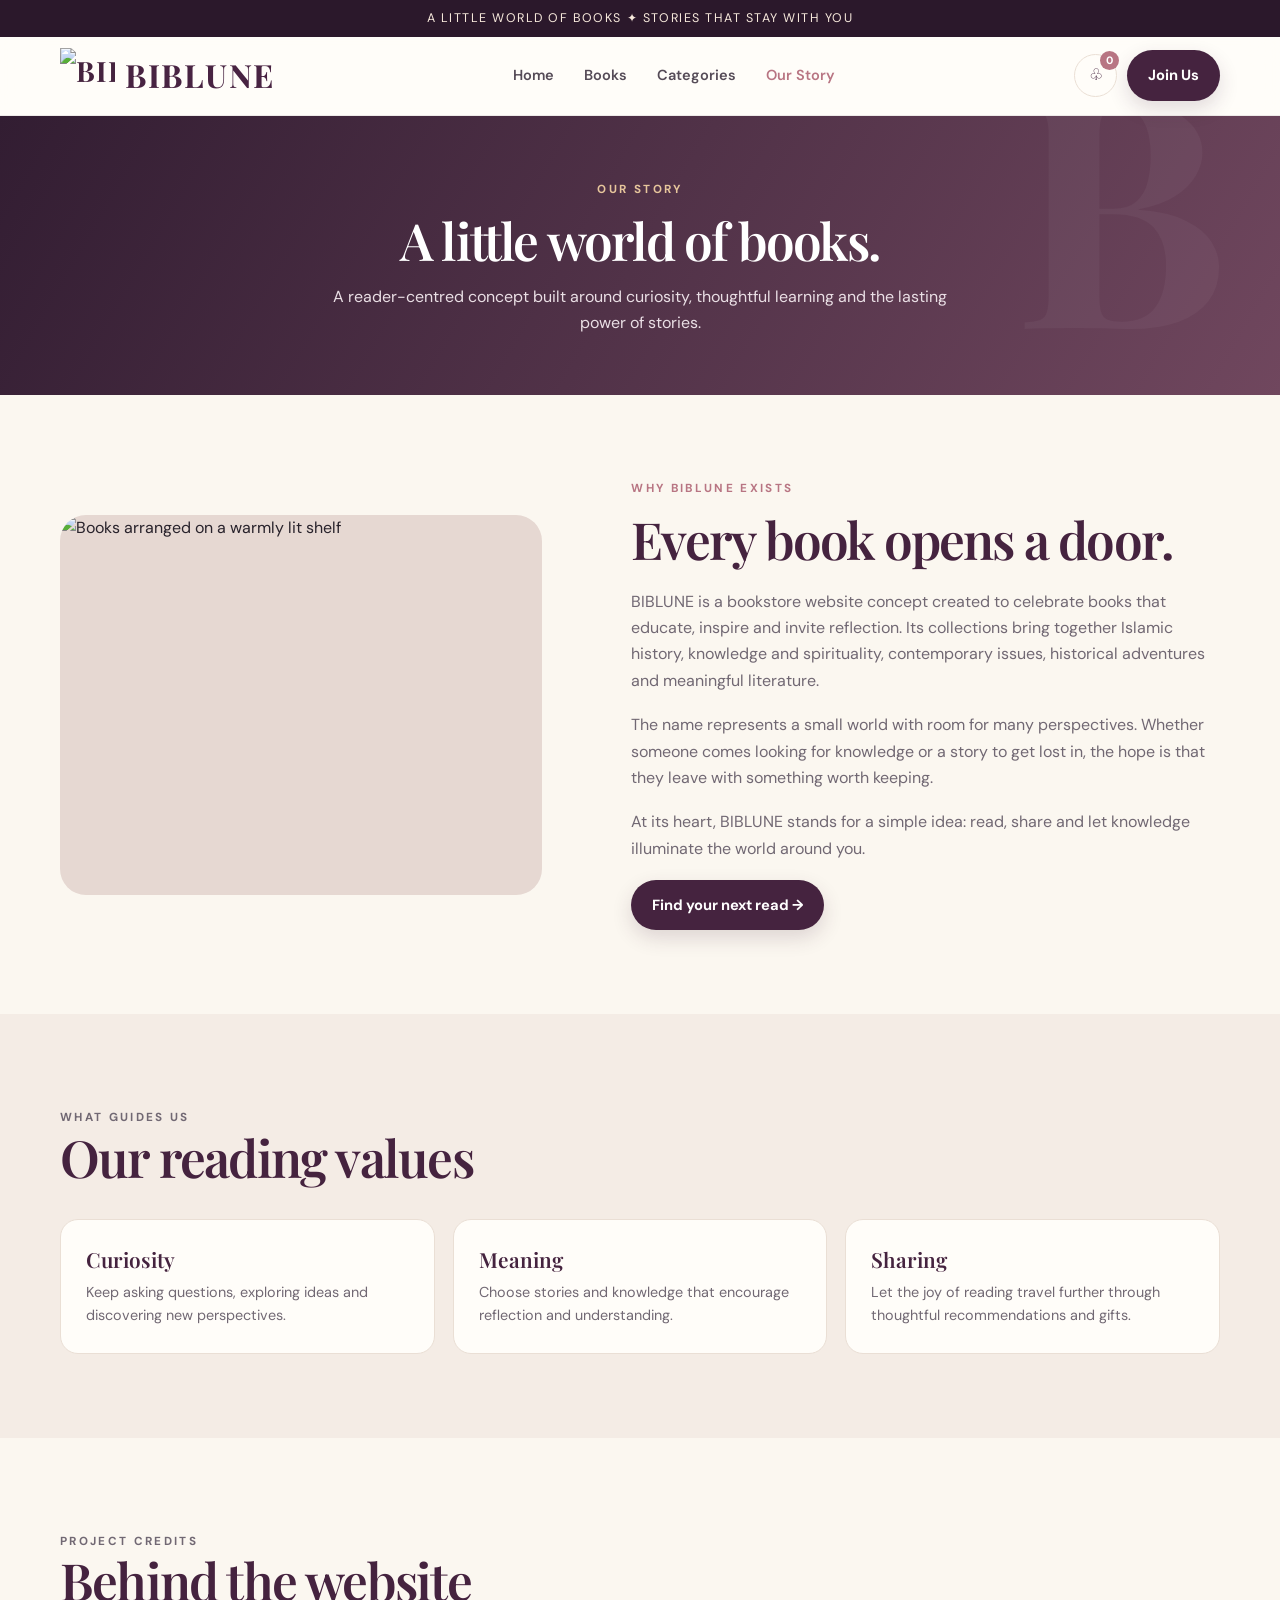
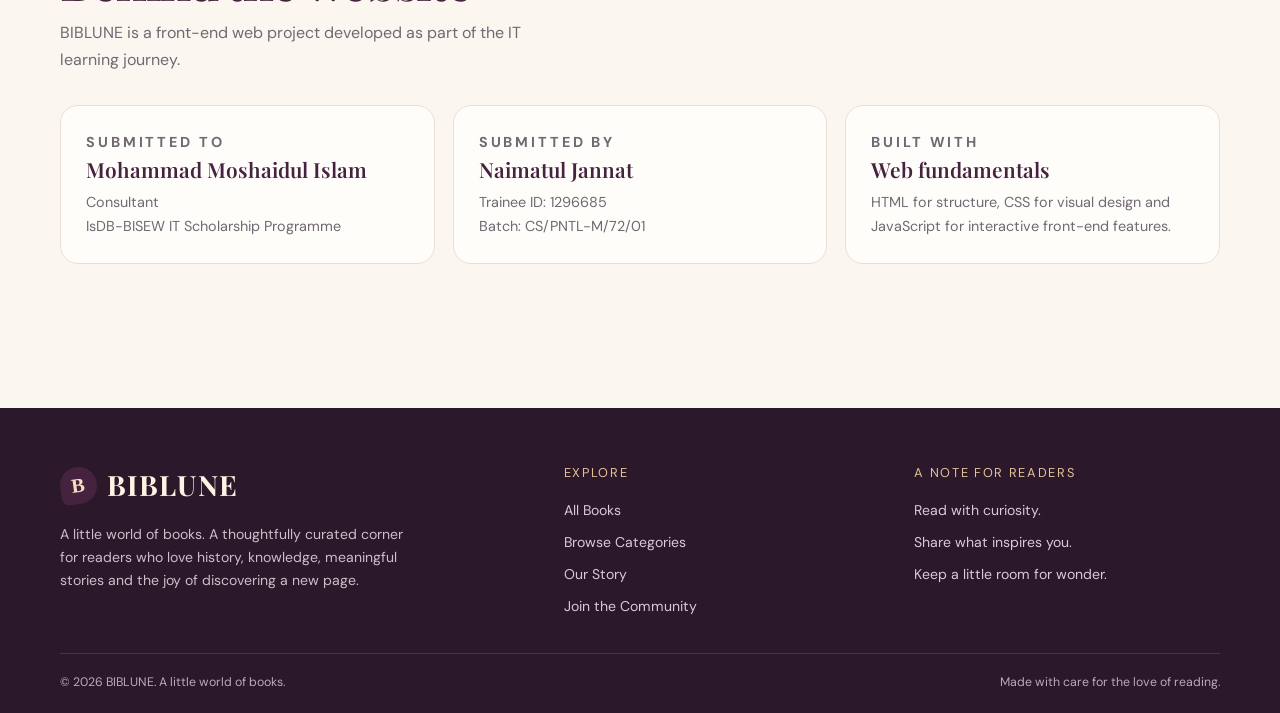
==== About.html @ a3f17280 "Add files via upload" ====
<!DOCTYPE html>
<html lang="en">
 <head>
  <meta charset="utf-8"/>
  <meta content="width=device-width, initial-scale=1" name="viewport"/>
  <meta content="#45233f" name="theme-color"/>
  <meta content="BIBLUNE — a little world of books. Discover thoughtful reads, Islamic history, inspiring literature and more." name="description"/>
  <title>
   Our Story | BIBLUNE
  </title>
  <link href="styles.css" rel="stylesheet"/>
 </head>
 <body>
  <div class="announcement">
   A LITTLE WORLD OF BOOKS
   <span aria-hidden="true">
    ✦
   </span>
   STORIES THAT STAY WITH YOU
  </div>
  <header class="site-header">
   <div class="container nav-wrap">
    <a aria-label="BIBLUNE home" class="brand" href="index.html">
    <img src="Images/logo3.jpeg"
         alt="BIBLUNE Logo"
         class="brand-logo">

    <span class="brand-name">BIBLUNE</span>
    </a>
    <nav aria-label="Main navigation">
     <ul class="nav-links" id="navLinks">
      <li>
       <a href="index.html">
        Home
       </a>
      </li>
      <li>
       <a href="Books.html">
        Books
       </a>
      </li>
      <li>
       <a href="Categories.html">
        Categories
       </a>
      </li>
      <li>
       <a aria-current="page" class="active" href="About.html">
        Our Story
       </a>
      </li>
     </ul>
    </nav>
    <div class="nav-actions">
     <button aria-label="Open shopping cart" class="icon-btn" data-open-cart="" title="Shopping bag">
      ♧
      <span class="cart-count" data-cart-count="">
       0
      </span>
     </button>
     <a class="btn btn-primary" href="Register.html">
      Join Us
     </a>
     <button aria-expanded="false" aria-label="Toggle navigation" class="menu-toggle" id="menuToggle">
      ☰
     </button>
    </div>
   </div>
  </header>
  <main>
   <section class="page-hero">
    <div class="container">
     <p class="eyebrow">
      Our story
     </p>
     <h1 class="page-title">
      A little world of books.
     </h1>
     <p>
      A reader-centred concept built around curiosity, thoughtful learning and the lasting power of stories.
     </p>
    </div>
   </section>
   <section class="section">
    <div class="container story">
     <div class="story-image">
      <img alt="Books arranged on a warmly lit shelf" src="Images/Candlelit Bookshelf.jfif"/>
     </div>
     <div class="story-copy">
      <p class="eyebrow">
       Why BIBLUNE exists
      </p>
      <h2>
       Every book opens a door.
      </h2>
      <p>
       BIBLUNE is a bookstore website concept created to celebrate books that educate, inspire and invite reflection. Its collections bring together Islamic history, knowledge and spirituality, contemporary issues, historical adventures and meaningful literature.
      </p>
      <p>
       The name represents a small world with room for many perspectives. Whether someone comes looking for knowledge or a story to get lost in, the hope is that they leave with something worth keeping.
      </p>
      <p>
       At its heart, BIBLUNE stands for a simple idea: read, share and let knowledge illuminate the world around you.
      </p>
      <a class="btn btn-primary" href="Books.html">
       Find your next read →
      </a>
     </div>
    </div>
   </section>
   <section class="section" style="background:#f4ece5">
    <div class="container">
     <div class="section-head">
      <div>
       <p class="eyebrow">
        What guides us
       </p>
       <h2>
        Our reading values
       </h2>
      </div>
     </div>
     <div class="about-cards">
      <article class="about-card">
       <h3>
        Curiosity
       </h3>
       <p>
        Keep asking questions, exploring ideas and discovering new perspectives.
       </p>
      </article>
      <article class="about-card">
       <h3>
        Meaning
       </h3>
       <p>
        Choose stories and knowledge that encourage reflection and understanding.
       </p>
      </article>
      <article class="about-card">
       <h3>
        Sharing
       </h3>
       <p>
        Let the joy of reading travel further through thoughtful recommendations and gifts.
       </p>
      </article>
     </div>
    </div>
   </section>
   <section class="section">
    <div class="container">
     <div class="section-head">
      <div>
       <p class="eyebrow">
        Project credits
       </p>
       <h2>
        Behind the website
       </h2>
       <p>
        BIBLUNE is a front-end web project developed as part of the IT learning journey.
       </p>
      </div>
     </div>
     <div class="about-cards">
      <article class="about-card">
       <p class="eyebrow">
        Submitted to
       </p>
       <h3>
        Mohammad Moshaidul Islam
       </h3>
       <p>
        Consultant
        <br/>
        IsDB-BISEW IT Scholarship Programme
       </p>
      </article>
      <article class="about-card">
       <p class="eyebrow">
        Submitted by
       </p>
       <h3>
        Naimatul Jannat
       </h3>
       <p>
        Trainee ID: 1296685
        <br/>
        Batch: CS/PNTL-M/72/01
       </p>
      </article>
      <article class="about-card">
       <p class="eyebrow">
        Built with
       </p>
       <h3>
        Web fundamentals
       </h3>
       <p>
        HTML for structure, CSS for visual design and JavaScript for interactive front-end features.
       </p>
      </article>
     </div>
    </div>
   </section>
  </main>
  <footer class="site-footer">
   <div class="container">
    <div class="footer-grid">
     <div>
      <a class="brand footer-brand" href="index.html">
       <span class="brand-mark">
        B
       </span>
       BIBLUNE
      </a>
      <p class="footer-about">
       A little world of books. A thoughtfully curated corner for readers who love history, knowledge, meaningful stories and the joy of discovering a new page.
      </p>
     </div>
     <div>
      <p class="footer-title">
       Explore
      </p>
      <div class="footer-links">
       <a href="Books.html">
        All Books
       </a>
       <a href="Categories.html">
        Browse Categories
       </a>
       <a href="About.html">
        Our Story
       </a>
       <a href="Register.html">
        Join the Community
       </a>
      </div>
     </div>
     <div>
      <p class="footer-title">
       A note for readers
      </p>
      <div class="footer-links">
       <span>
        Read with curiosity.
       </span>
       <span>
        Share what inspires you.
       </span>
       <span>
        Keep a little room for wonder.
       </span>
      </div>
     </div>
    </div>
    <div class="footer-bottom">
     <span>
      © 2026 BIBLUNE. A little world of books.
     </span>
     <span>
      Made with care for the love of reading.
     </span>
    </div>
   </div>
  </footer>
  <div aria-label="Shopping bag" aria-modal="true" class="cart-overlay" id="cartOverlay" role="dialog">
   <div class="cart-panel">
    <div class="cart-head">
     <h2>
      Your book bag
     </h2>
     <button aria-label="Close cart" class="icon-btn" data-close-cart="">
      ×
     </button>
    </div>
    <div class="cart-items" id="cartItems">
    </div>
    <div class="cart-total">
     <div class="total-line">
      <span>
       Subtotal
      </span>
      <span id="cartTotal">
       ৳0
      </span>
     </div>
     <button class="btn btn-primary" id="checkoutBtn" style="width:100%">
      Continue to checkout →
     </button>
     <p class="cart-note">
      Demo storefront · No payment will be collected
     </p>
    </div>
   </div>
  </div>
  <div aria-live="polite" class="toast" id="toast" role="status">
  </div>
  <script defer="" src="script.js">
  </script>
 </body>
</html>
---- styles.css ----
@import url('https://fonts.googleapis.com/css2?family=DM+Sans:wght@400;500;600;700&family=Playfair+Display:wght@500;600;700&display=swap');
:root {
    --ink:#28222b;
    --muted:#716873;
    --plum:#45233f;
    --plum-deep:#2b182b;
    --rose:#b87583;
    --gold:#c69b62;
    --cream:#fbf7f0;
    --paper:#fffdf9;
    --line:#eadfd5;
    --shadow:0 18px 50px rgba(48,27,43,.10);
    --radius:22px
}
* {
    box-sizing:border-box
}
html {
    scroll-behavior:smooth;
    scroll-padding-top:95px
}
body {
    margin:0;
    background:var(--cream);
    color:var(--ink);
    font-family:"DM Sans",Arial,sans-serif;
    line-height:1.65
}
.brand {
    display: flex;
    align-items: center;
    gap: 12px;
    text-decoration: none;
}

.brand-logo {
    width: 55px;
    height: 55px;
    object-fit: contain;
}

.brand-name {
    font-family: 'Playfair Display', serif;
    font-size: 32px;
    font-weight: 700;
    color: #482342;
}
a {
    color:inherit;
    text-decoration:none
}
button,input,select,textarea {
    font:inherit
}
button,a {
    -webkit-tap-highlight-color:transparent
}
.container {
    width:min(1160px,calc(100% - 40px));
    margin-inline:auto
}
.announcement {
    background:var(--plum-deep);
    color:#f7e9dc;
    text-align:center;
    font-size:.78rem;
    letter-spacing:.12em;
    padding:8px 14px
}
.site-header {
    position:sticky;
    top:0;
    z-index:50;
    background:rgba(255,253,249,.94);
    backdrop-filter:blur(16px);
    border-bottom:1px solid rgba(69,35,63,.09)
}
.nav-wrap {
    min-height:78px;
    display:flex;
    align-items:center;
    justify-content:space-between;
    gap:24px
}
.brand {
    display:inline-flex;
    align-items:center;
    gap:10px;
    color:var(--plum);
    font-family:"Playfair Display",Georgia,serif;
    font-size:1.75rem;
    font-weight:700;
    letter-spacing:.04em;
    white-space:nowrap
}
.brand-mark {
    width:37px;
    height:37px;
    border-radius:50% 50% 50% 8px;
    background:var(--plum);
    color:#f5dfc0;
    display:grid;
    place-items:center;
    font-family:Georgia,serif;
    font-size:1.25rem;
    transform:rotate(-8deg)
}
.nav-links {
    display:flex;
    align-items:center;
    gap:clamp(14px,2.4vw,30px);
    list-style:none;
    margin:0;
    padding:0
}
.nav-links a {
    font-size:.91rem;
    font-weight:600;
    color:#554b57;
    transition:color .2s
}
.nav-links a:hover,.nav-links a.active {
    color:var(--rose)
}
.nav-actions {
    display:flex;
    align-items:center;
    gap:10px
}
.icon-btn,.menu-toggle {
    border:1px solid var(--line);
    background:var(--paper);
    color:var(--plum);
    width:43px;
    height:43px;
    border-radius:50%;
    display:grid;
    place-items:center;
    cursor:pointer;
    position:relative
}
.cart-count {
    position:absolute;
    right:-3px;
    top:-4px;
    background:var(--rose);
    color:white;
    font-size:.67rem;
    font-weight:700;
    min-width:19px;
    height:19px;
    border-radius:20px;
    display:grid;
    place-items:center;
    padding:0 4px
}
.menu-toggle {
    display:none;
    font-size:1.2rem
}
.btn {
    border:0;
    display:inline-flex;
    align-items:center;
    justify-content:center;
    gap:9px;
    padding:13px 21px;
    border-radius:999px;
    font-weight:700;
    font-size:.92rem;
    cursor:pointer;
    transition:transform .2s,background .2s,box-shadow .2s
}
.btn:hover {
    transform:translateY(-2px)
}
.btn-primary {
    background:var(--plum);
    color:white;
    box-shadow:0 8px 20px rgba(69,35,63,.16)
}
.btn-primary:hover {
    background:#613654
}
.btn-light {
    background:#fff8ef;
    color:var(--plum);
    border:1px solid #f0dfce
}
.btn-outline {
    border:1px solid rgba(255,255,255,.65);
    color:white;
    background:transparent
}
.eyebrow {
    font-size:.73rem;
    letter-spacing:.2em;
    text-transform:uppercase;
    font-weight:700;
    color:var(--rose);
    margin:0 0 12px
}
.section {
    padding:84px 0
}
.section-head {
    display:flex;
    justify-content:space-between;
    align-items:end;
    gap:24px;
    margin-bottom:32px
}
.section-head h2,.page-title,.story-copy h2 {
    font:600 clamp(2rem,4vw,3.2rem)/1.15 "Playfair Display",Georgia,serif;
    letter-spacing:-.035em;
    color:var(--plum);
    margin:0
}
.section-head p {
    max-width:520px;
    color:var(--muted);
    margin:10px 0 0
}
.text-link {
    color:var(--plum);
    font-weight:700;
    font-size:.9rem;
    white-space:nowrap
}
.text-link span {
    color:var(--rose);
    margin-left:5px
}
.hero {
    padding:48px 0 54px
}
.hero-panel {
    min-height:520px;
    border-radius:30px;
    overflow:hidden;
    position:relative;
    display:grid;
    grid-template-columns:1.05fr .95fr;
    align-items:center;
    background:linear-gradient(115deg,#2b182b 0%,#4a2a45 58%,#7b4d61 100%);
    color:white;
    isolation:isolate
}
.hero-panel:before {
    content:"";
    position:absolute;
    inset:0;
    background:linear-gradient(90deg,rgba(31,18,31,.15),rgba(31,18,31,0)),url("Images/Old Library.jfif") center/cover;
    opacity:.23;
    z-index:-1
}
.hero-copy {
    padding:clamp(30px,6vw,76px)
}
.hero-copy .eyebrow {
    color:#e6c69e
}
.hero h1 {
    font:600 clamp(3.4rem,8vw,6.5rem)/.98 "Playfair Display",Georgia,serif;
    letter-spacing:-.055em;
    margin:0 0 20px
}
.hero h1 em {
    font-weight:500;
    color:#e7c69c
}
.hero-copy>p:not(.eyebrow) {
    max-width:510px;
    color:#f3e8e6;
    font-size:1.04rem;
    margin:0 0 28px
}
.hero-ctas {
    display:flex;
    gap:12px;
    flex-wrap:wrap
}
.hero-art {
    height:100%;
    min-height:430px;
    display:flex;
    align-items:center;
    justify-content:center;
    position:relative;
    padding:25px
}
.hero-art:before {
    content:"";
    width:min(330px,70%);
    aspect-ratio:1;
    border-radius:50%;
    background:rgba(239,203,161,.13);
    position:absolute
}
.hero-book {
    position:relative;
    width:220px;
    height:335px;
    border-radius:4px 13px 13px 4px;
    overflow:hidden;
    box-shadow:24px 25px 45px rgba(0,0,0,.35);
    transform:rotate(5deg);
    border:7px solid rgba(255,255,255,.15)
}
.hero-book img {
    width:100%;
    height:100%;
    object-fit:cover
}
.hero-book:after {
    content:"";
    position:absolute;
    inset:0;
    background:linear-gradient(100deg,rgba(255,255,255,.25),transparent 18%,transparent 80%,rgba(0,0,0,.2));
    pointer-events:none
}
.floating-note {
    position:absolute;
    bottom:70px;
    left:5%;
    background:#fffaf4;
    color:var(--plum);
    padding:13px 17px;
    border-radius:14px;
    box-shadow:var(--shadow);
    font-size:.82rem;
    font-weight:700
}
.floating-note span {
    display:block;
    font-size:.72rem;
    color:var(--muted);
    font-weight:500
}
.trust-row {
    display:flex;
    justify-content:center;
    gap:clamp(20px,6vw,70px);
    flex-wrap:wrap;
    padding:25px 0 0;
    color:var(--muted);
    font-size:.85rem
}
.trust-row span {
    display:flex;
    align-items:center;
    gap:8px
}
.trust-row b {
    color:var(--rose);
    font-size:1.1rem
}
.feature-strip {
    display:grid;
    grid-template-columns:repeat(3,1fr);
    gap:16px
}
.feature {
    padding:24px;
    background:var(--paper);
    border:1px solid var(--line);
    border-radius:18px;
    display:flex;
    gap:15px;
    align-items:flex-start
}
.feature-icon {
    width:45px;
    height:45px;
    flex:0 0 45px;
    border-radius:14px;
    background:#f4e8e8;
    color:var(--plum);
    display:grid;
    place-items:center;
    font-size:1.25rem
}
.feature h3 {
    margin:0 0 5px;
    color:var(--plum);
    font-size:1rem
}
.feature p {
    margin:0;
    color:var(--muted);
    font-size:.87rem
}
.book-grid {
    display:grid;
    grid-template-columns:repeat(4,minmax(0,1fr));
    gap:22px
}
.book-card {
    background:var(--paper);
    border:1px solid var(--line);
    border-radius:18px;
    overflow:hidden;
    display:flex;
    flex-direction:column;
    min-width:0;
    transition:transform .25s,box-shadow .25s
}
.book-card:hover {
    transform:translateY(-6px);
    box-shadow:var(--shadow)
}
.book-cover {
    height:260px;
    background:#f0e7df;
    padding:18px;
    display:flex;
    align-items:center;
    justify-content:center;
    position:relative
}
.book-cover img {
    width:100%;
    height:100%;
    object-fit:contain;
    mix-blend-mode:multiply
}
.book-tag {
    position:absolute;
    left:13px;
    top:13px;
    border-radius:999px;
    background:#fff9f1;
    color:var(--plum);
    font-size:.67rem;
    font-weight:700;
    padding:5px 9px
}
.book-info {
    padding:17px;
    display:flex;
    flex-direction:column;
    flex:1
}
.book-category {
    font-size:.68rem;
    text-transform:uppercase;
    letter-spacing:.1em;
    color:var(--rose);
    font-weight:700;
    margin:0 0 5px
}
.book-info h3 {
    font:600 1.08rem/1.35 "Playfair Display",Georgia,serif;
    color:var(--plum);
    margin:0 0 5px;
    min-height:2.7em
}
.book-author {
    font-size:.79rem;
    color:var(--muted);
    margin:0 0 16px
}
.book-bottom {
    display:flex;
    align-items:center;
    justify-content:space-between;
    gap:8px;
    margin-top:auto
}
.price {
    font-size:1.08rem;
    font-weight:700;
    color:var(--plum)
}
.add-btn {
    width:38px;
    height:38px;
    border:0;
    border-radius:50%;
    background:var(--plum);
    color:white;
    font-size:1.2rem;
    cursor:pointer;
    transition:background .2s,transform .2s
}
.add-btn:hover {
    background:var(--rose);
    transform:rotate(8deg)
}
.category-grid {
    display:grid;
    grid-template-columns:repeat(3,minmax(0,1fr));
    gap:20px
}
.category-card {
    min-height:230px;
    position:relative;
    border-radius:20px;
    overflow:hidden;
    display:flex;
    align-items:end;
    background:var(--plum);
    color:white;
    isolation:isolate
}
.category-card img {
    position:absolute;
    inset:0;
    width:100%;
    height:100%;
    object-fit:cover;
    z-index:-2;
    transition:transform .4s
}
.category-card:after {
    content:"";
    position:absolute;
    inset:0;
    background:linear-gradient(0deg,rgba(34,19,34,.9),rgba(34,19,34,.05) 90%);
    z-index:-1
}
.category-card:hover img {
    transform:scale(1.06)
}
.category-copy {
    padding:23px
}
.category-copy span {
    font-size:.7rem;
    letter-spacing:.12em;
    text-transform:uppercase;
    color:#f1d1ad
}
.category-copy h3 {
    font:600 1.5rem/1.2 "Playfair Display",Georgia,serif;
    margin:7px 0 0
}
.story {
    display:grid;
    grid-template-columns:.9fr 1.1fr;
    gap:clamp(30px,7vw,90px);
    align-items:center
}
.story-image {
    min-height:380px;
    border-radius:26px;
    overflow:hidden;
    position:relative;
    background:#e6d8d2
}
.story-image img {
    width:100%;
    height:100%;
    position:absolute;
    inset:0;
    object-fit:cover
}
.story-copy h2 {
    margin-bottom:20px
}
.story-copy>p:not(.eyebrow) {
    color:var(--muted);
    margin:0 0 18px
}
.story-stat {
    display:flex;
    gap:30px;
    margin:28px 0
}
.story-stat strong {
    display:block;
    color:var(--plum);
    font:600 1.8rem "Playfair Display",Georgia,serif
}
.story-stat span {
    font-size:.78rem;
    color:var(--muted)
}
.newsletter {
    background:#f0e4df;
    border-radius:26px;
    padding:clamp(28px,5vw,55px);
    display:flex;
    align-items:center;
    justify-content:space-between;
    gap:30px
}
.newsletter h2 {
    font:600 clamp(1.7rem,3.5vw,2.6rem)/1.2 "Playfair Display",Georgia,serif;
    color:var(--plum);
    margin:0 0 8px
}
.newsletter p {
    color:var(--muted);
    margin:0
}
.newsletter-form {
    display:flex;
    gap:8px;
    width:min(100%,420px)
}
.newsletter-form input {
    min-width:0;
    flex:1;
    border:1px solid #dfcbc7;
    background:#fffdf9;
    border-radius:999px;
    padding:13px 17px;
    outline-color:var(--rose)
}
.site-footer {
    background:var(--plum-deep);
    color:#f4e8e0;
    padding:54px 0 20px;
    margin-top:60px
}
.footer-grid {
    display:grid;
    grid-template-columns:1.5fr 1fr 1fr;
    gap:45px;
    padding-bottom:35px
}
.footer-brand {
    color:#fff3e3
}
.footer-about {
    max-width:350px;
    color:#cdbecb;
    font-size:.88rem
}
.footer-title {
    font-size:.8rem;
    text-transform:uppercase;
    letter-spacing:.13em;
    color:#e3c29a;
    margin:0 0 15px
}
.footer-links {
    display:grid;
    gap:9px;
    color:#d8cbd7;
    font-size:.88rem
}
.footer-links a:hover {
    color:white
}
.footer-bottom {
    border-top:1px solid rgba(255,255,255,.13);
    padding-top:18px;
    display:flex;
    justify-content:space-between;
    gap:20px;
    flex-wrap:wrap;
    color:#bbaaba;
    font-size:.77rem
}
.page-hero {
    background:linear-gradient(120deg,#321d32,#70475e);
    color:white;
    padding:64px 0 58px;
    text-align:center;
    position:relative;
    overflow:hidden
}
.page-hero:after {
    content:"B";
    position:absolute;
    font:700 20rem/1 "Playfair Display",Georgia,serif;
    right:4%;
    top:-80px;
    color:rgba(255,255,255,.04)
}
.page-hero .eyebrow {
    color:#e7c69c
}
.page-title {
    color:white;
    margin-bottom:14px
}
.page-hero p:last-child {
    margin:0 auto;
    max-width:650px;
    color:#eadfe5
}
.catalog-tools {
    display:flex;
    gap:12px;
    align-items:center;
    flex-wrap:wrap;
    margin-bottom:28px
}
.search-box {
    flex:1;
    min-width:210px;
    position:relative
}
.search-box input {
    width:100%;
    border:1px solid var(--line);
    background:var(--paper);
    border-radius:999px;
    padding:13px 18px 13px 44px;
    outline-color:var(--rose)
}
.search-box span {
    position:absolute;
    left:16px;
    top:10px;
    color:var(--muted);
    font-size:1.1rem
}
.filter-select {
    border:1px solid var(--line);
    background:var(--paper);
    border-radius:999px;
    padding:12px 15px;
    color:var(--ink);
    outline-color:var(--rose)
}
.results-count {
    color:var(--muted);
    font-size:.84rem;
    margin:0 0 18px
}
.empty-state {
    grid-column:1/-1;
    text-align:center;
    padding:60px 20px;
    background:var(--paper);
    border-radius:18px;
    color:var(--muted)
}
.empty-state strong {
    display:block;
    font:600 1.5rem "Playfair Display",Georgia,serif;
    color:var(--plum)
}
.cart-overlay {
    position:fixed;
    inset:0;
    background:rgba(24,13,25,.48);
    z-index:100;
    opacity:0;
    visibility:hidden;
    transition:.25s
}
.cart-overlay.open {
    opacity:1;
    visibility:visible
}
.cart-panel {
    position:absolute;
    right:0;
    top:0;
    height:100%;
    width:min(440px,100%);
    background:var(--paper);
    padding:25px;
    display:flex;
    flex-direction:column;
    transform:translateX(100%);
    transition:transform .3s
}
.cart-overlay.open .cart-panel {
    transform:translateX(0)
}
.cart-head {
    display:flex;
    justify-content:space-between;
    align-items:center;
    border-bottom:1px solid var(--line);
    padding-bottom:17px
}
.cart-head h2 {
    font:600 1.8rem "Playfair Display",Georgia,serif;
    color:var(--plum);
    margin:0
}
.cart-items {
    overflow:auto;
    flex:1;
    padding:14px 0
}
.cart-item {
    display:grid;
    grid-template-columns:58px 1fr auto;
    gap:13px;
    align-items:center;
    padding:12px 0;
    border-bottom:1px solid var(--line)
}
.cart-item img {
    width:58px;
    height:74px;
    object-fit:contain;
    background:#f0e7df;
    border-radius:7px
}
.cart-item h3 {
    font-size:.9rem;
    color:var(--plum);
    margin:0
}
.cart-item p {
    font-size:.8rem;
    color:var(--muted);
    margin:3px 0
}
.qty-control {
    display:flex;
    align-items:center;
    gap:9px;
    margin-top:7px
}
.qty-control button {
    border:1px solid var(--line);
    background:white;
    width:25px;
    height:25px;
    border-radius:50%;
    cursor:pointer
}
.remove-item {
    border:0;
    background:none;
    color:#a65b69;
    cursor:pointer;
    font-size:.78rem
}
.cart-total {
    border-top:1px solid var(--line);
    padding-top:18px
}
.total-line {
    display:flex;
    justify-content:space-between;
    font-weight:700;
    color:var(--plum);
    font-size:1.1rem;
    margin-bottom:15px
}
.cart-note {
    font-size:.75rem;
    color:var(--muted);
    text-align:center;
    margin:10px 0 0
}
.toast {
    position:fixed;
    bottom:22px;
    left:50%;
    transform:translate(-50%,20px);
    opacity:0;
    pointer-events:none;
    background:var(--plum-deep);
    color:white;
    padding:12px 18px;
    border-radius:999px;
    box-shadow:var(--shadow);
    z-index:150;
    font-size:.86rem;
    transition:.25s
}
.toast.show {
    opacity:1;
    transform:translate(-50%,0)
}
.form-wrap {
    max-width:760px;
    margin:0 auto;
    background:var(--paper);
    border:1px solid var(--line);
    border-radius:24px;
    padding:clamp(24px,5vw,48px);
    box-shadow:var(--shadow)
}
.form-grid {
    display:grid;
    grid-template-columns:1fr 1fr;
    gap:18px
}
.field {
    display:grid;
    gap:7px
}
.field.full {
    grid-column:1/-1
}
.field label {
    font-size:.85rem;
    font-weight:700;
    color:var(--plum)
}
.field input,.field select,.field textarea {
    width:100%;
    border:1px solid var(--line);
    border-radius:11px;
    background:#fff;
    padding:12px 14px;
    outline-color:var(--rose)
}
.field textarea {
    resize:vertical;
    min-height:100px
}
.form-help {
    font-size:.8rem;
    color:var(--muted)
}
.success-message {
    display:none;
    background:#e8f4e9;
    border:1px solid #c4e1c8;
    color:#276339;
    padding:12px 15px;
    border-radius:12px;
    margin-bottom:18px
}
.success-message.show {
    display:block
}
.about-cards {
    display:grid;
    grid-template-columns:repeat(3,1fr);
    gap:18px
}
.about-card {
    padding:25px;
    border-radius:18px;
    background:var(--paper);
    border:1px solid var(--line)
}
.about-card h3 {
    font:600 1.3rem "Playfair Display",Georgia,serif;
    color:var(--plum);
    margin:0 0 8px
}
.about-card p {
    color:var(--muted);
    font-size:.9rem;
    margin:0
}
@media(max-width:960px) {
    .nav-links {
        gap:15px
    }
    .nav-links a {
        font-size:.84rem
    }
    .book-grid {
        grid-template-columns:repeat(3,minmax(0,1fr))
    }
    .hero-panel {
        grid-template-columns:1.1fr .9fr
    }
    .hero-book {
        width:190px;
        height:290px
    }
    .feature-strip {
        grid-template-columns:1fr
    }
    .category-grid {
        grid-template-columns:repeat(2,minmax(0,1fr))
    }
}
@media(max-width:720px) {
    .container {
        width:min(100% - 30px,560px)
    }
    .announcement {
        font-size:.68rem
    }
    .nav-wrap {
        min-height:68px;
        flex-wrap:wrap;
        gap:10px
    }
    .brand {
        font-size:1.5rem
    }
    .brand-mark {
        width:32px;
        height:32px
    }
    .menu-toggle {
        display:grid
    }
    .nav-links {
        display:none;
        order:3;
        flex-basis:100%;
        align-items:stretch;
        flex-direction:column;
        gap:0;
        padding:5px 0 15px
    }
    .nav-links.open {
        display:flex
    }
    .nav-links a {
        display:block;
        padding:10px 4px;
        font-size:.95rem
    }
    .nav-actions {
        margin-left:auto
    }
    .nav-wrap:has(.nav-links.open) {
        padding-bottom:4px
    }
    .hero {
        padding:24px 0 38px
    }
    .hero-panel {
        grid-template-columns:1fr;
        min-height:auto
    }
    .hero-copy {
        padding:36px 27px 5px
    }
    .hero h1 {
        font-size:clamp(3.4rem,16vw,5.3rem)
    }
    .hero-art {
        min-height:280px;
        padding:20px
    }
    .hero-book {
        width:155px;
        height:225px
    }
    .floating-note {
        bottom:28px;
        left:6%
    }
    .section {
        padding:58px 0
    }
    .section-head {
        align-items:flex-start;
        flex-direction:column;
        margin-bottom:25px
    }
    .book-grid {
        grid-template-columns:repeat(2,minmax(0,1fr));
        gap:13px
    }
    .book-cover {
        height:210px;
        padding:12px
    }
    .book-info {
        padding:13px
    }
    .book-info h3 {
        font-size:.98rem
    }
    .book-author {
        font-size:.74rem
    }
    .price {
        font-size:1rem
    }
    .add-btn {
        width:34px;
        height:34px
    }
    .category-grid {
        grid-template-columns:1fr 1fr;
        gap:12px
    }
    .category-card {
        min-height:185px
    }
    .category-copy {
        padding:15px
    }
    .category-copy h3 {
        font-size:1.18rem
    }
    .story {
        grid-template-columns:1fr;
        gap:28px
    }
    .story-image {
        min-height:280px
    }
    .newsletter {
        align-items:flex-start;
        flex-direction:column
    }
    .newsletter-form {
        width:100%
    }
    .footer-grid {
        grid-template-columns:1fr 1fr;
        gap:28px
    }
    .footer-grid>div:first-child {
        grid-column:1/-1
    }
    .page-hero {
        padding:48px 0
    }
    .form-grid {
        grid-template-columns:1fr
    }
    .field.full {
        grid-column:auto
    }
    .about-cards {
        grid-template-columns:1fr
    }
    .trust-row {
        gap:12px 22px;
        font-size:.78rem
    }
}
@media(max-width:390px) {
    .book-grid {
        grid-template-columns:1fr 1fr;
        gap:9px
    }
    .book-cover {
        height:175px;
        padding:8px
    }
    .book-info {
        padding:10px
    }
    .book-info h3 {
        font-size:.9rem
    }
    .book-author {
        min-height:2.5em
    }
    .book-bottom {
        gap:5px
    }
    .category-copy h3 {
        font-size:1rem
    }
    .category-card {
        min-height:160px
    }
    .footer-grid {
        grid-template-columns:1fr
    }
    .footer-grid>div:first-child {
        grid-column:auto
    }
    .hero-ctas .btn {
        width:100%
    }
}
@media(prefers-reduced-motion:reduce) {
    *,*::before,*::after {
        scroll-behavior:auto!important;
        transition:none!important;
        animation:none!important
    }
}
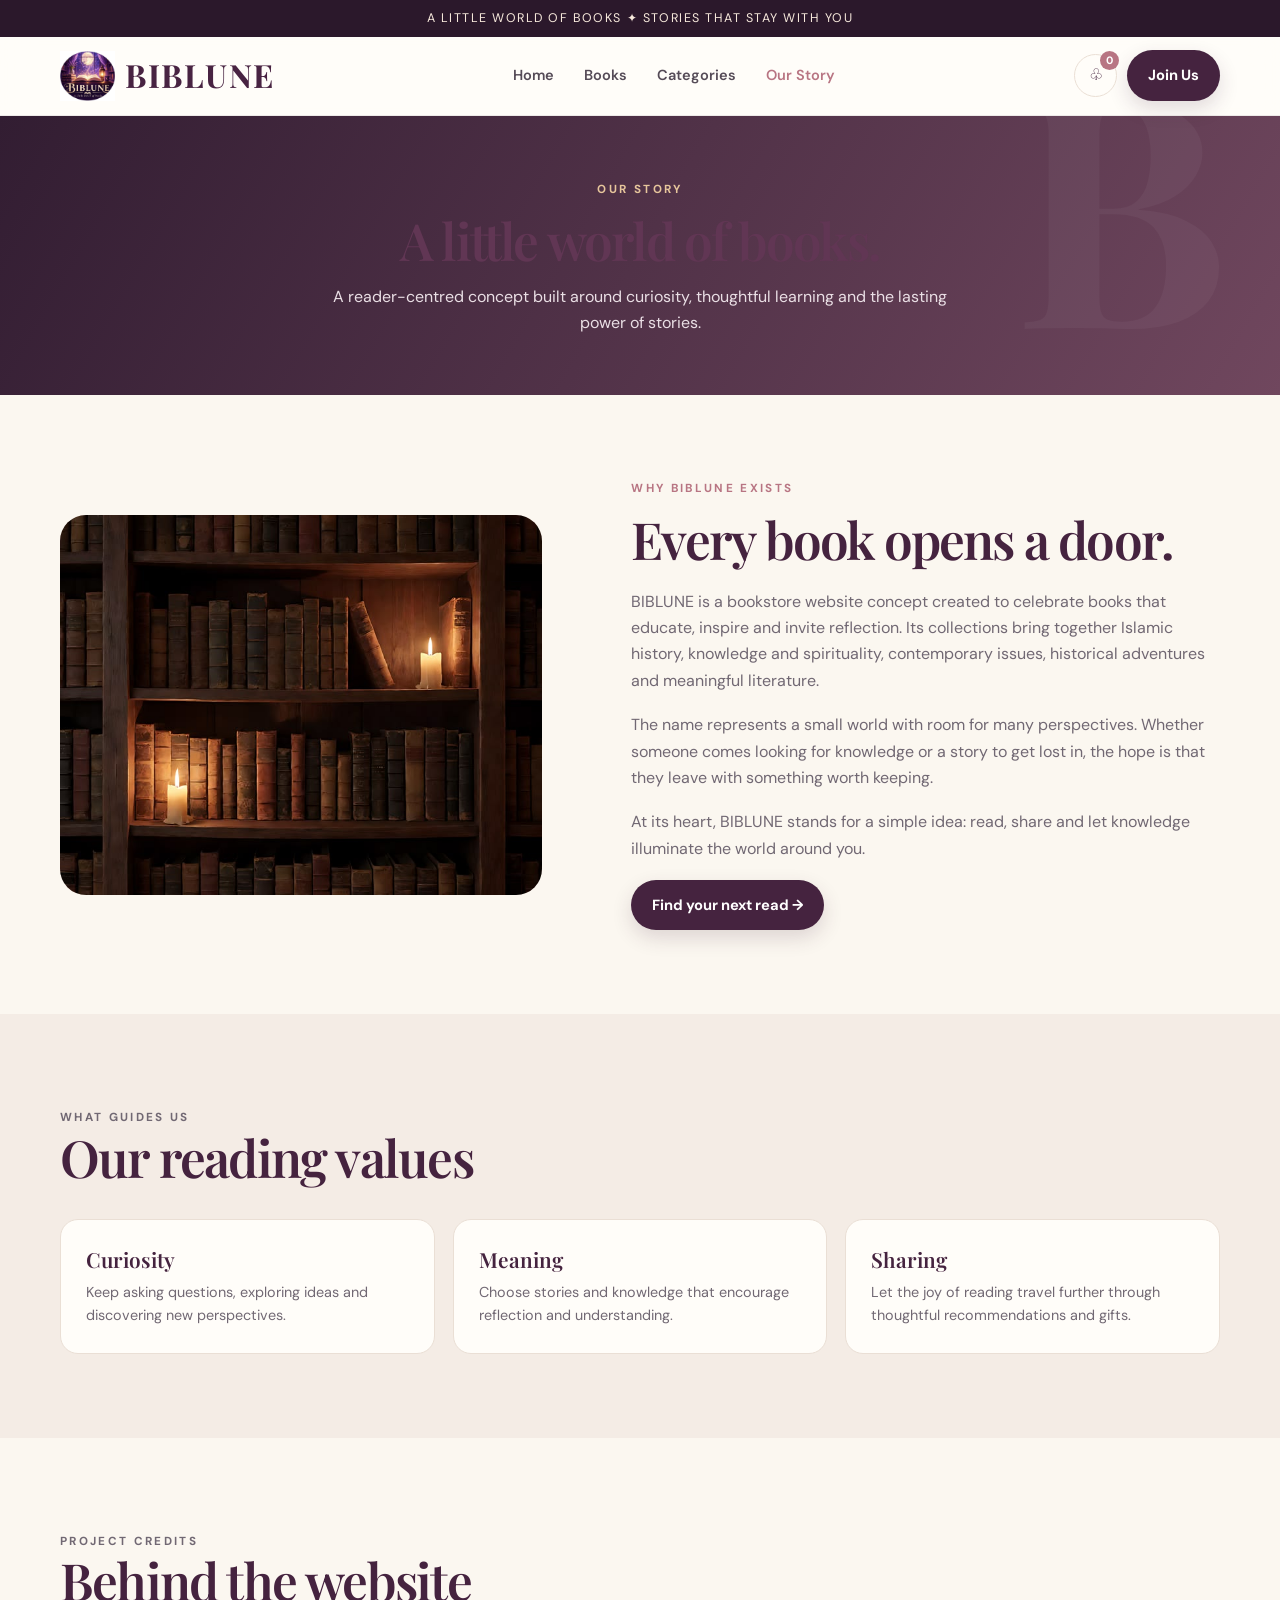
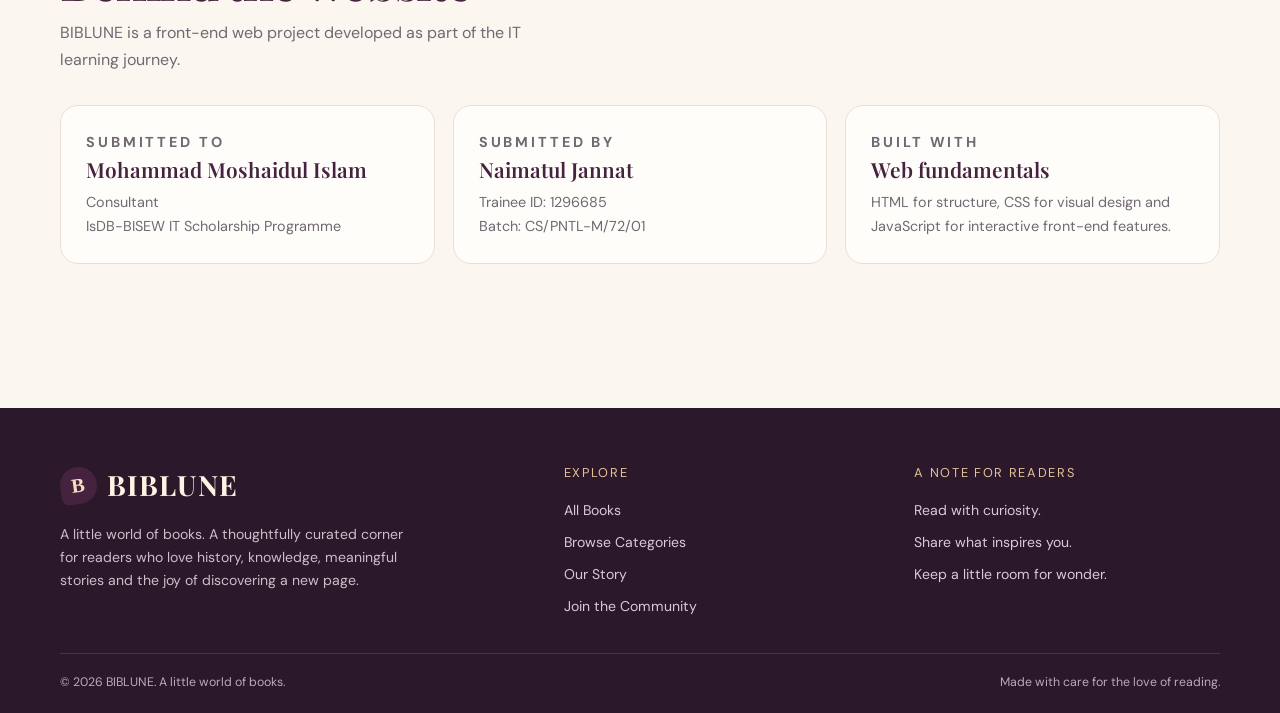
==== commit 10c66b0a: "Add files via upload" ====
--- a/About.html
+++ b/About.html
@@ -278,21 +278,40 @@
     <div class="cart-items" id="cartItems">
     </div>
     <div class="cart-total">
-     <div class="total-line">
-      <span>
-       Subtotal
-      </span>
-      <span id="cartTotal">
-       ৳0
-      </span>
-     </div>
-     <button class="btn btn-primary" id="checkoutBtn" style="width:100%">
-      Continue to checkout →
-     </button>
-     <p class="cart-note">
-      Demo storefront · No payment will be collected
-     </p>
-    </div>
+
+    <div class="summary-line">
+        <span>Subtotal</span>
+        <strong id="cartSubtotal">৳0</strong>
+    </div>
+
+    <div class="summary-line">
+        <span>Discount</span>
+        <strong id="cartDiscount">৳0</strong>
+    </div>
+
+    <div class="summary-line">
+        <span>Delivery Charge</span>
+        <strong id="cartDelivery">৳0</strong>
+    </div>
+
+    <div class="summary-line summary-grand">
+        <span>Grand Total</span>
+        <strong id="cartGrandTotal">৳0</strong>
+    </div>
+
+    <a href="Books.html" class="btn btn-light continue-shopping">
+        ← Continue Shopping
+    </a>
+
+    <button class="btn btn-primary" id="checkoutBtn" style="width:100%">
+        Proceed to Checkout →
+    </button>
+
+    <p class="cart-note">
+        Demo storefront · No payment will be collected
+    </p>
+
+</div>
    </div>
   </div>
   <div aria-live="polite" class="toast" id="toast" role="status">
--- a/styles.css
+++ b/styles.css
@@ -674,7 +674,7 @@
     color:#e7c69c
 }
 .page-title {
-    color:white;
+    color:#613654;
     margin-bottom:14px
 }
 .page-hero p:last-child {
@@ -1161,3 +1161,153 @@
         animation:none!important
     }
 }
+
+/* Cart Order Summary */
+
+.summary-line {
+    display: flex;
+    justify-content: space-between;
+    align-items: center;
+    gap: 14px;
+    color: var(--muted);
+    font-size: .88rem;
+    margin: 9px 0;
+}
+
+.summary-line strong {
+    color: var(--plum);
+}
+
+.summary-grand {
+    border-top: 1px solid var(--line);
+    padding-top: 13px;
+    margin-top: 13px;
+    color: var(--plum);
+    font-size: 1.05rem;
+    font-weight: 800;
+}
+
+.summary-grand strong {
+    font-size: 1.15rem;
+}
+
+.continue-shopping {
+    width: 100%;
+    margin: 7px 0 10px;
+    text-decoration: none;
+}
+
+/* Checkout Page */
+
+.checkout-heading {
+    text-align: center;
+    margin: 0 auto 34px;
+    max-width: 680px;
+}
+
+.checkout-layout {
+    display: grid;
+    grid-template-columns: minmax(0, 1.35fr) minmax(280px, .85fr);
+    gap: 28px;
+    align-items: start;
+}
+
+.checkout-form-wrap {
+    max-width: none;
+    margin: 0;
+}
+
+.checkout-form-wrap h2,
+.checkout-summary h2 {
+    color: var(--plum);
+    font: 600 1.55rem "Playfair Display", Georgia, serif;
+    margin: 0 0 22px;
+}
+
+.checkout-summary {
+    background: var(--paper);
+    border: 1px solid var(--line);
+    border-radius: 24px;
+    padding: 26px;
+    box-shadow: var(--shadow);
+}
+
+.checkout-summary-items {
+    border-bottom: 1px solid var(--line);
+    padding-bottom: 12px;
+}
+
+.checkout-product {
+    display: grid;
+    grid-template-columns: 48px minmax(0, 1fr) auto;
+    gap: 12px;
+    align-items: center;
+    padding: 10px 0;
+}
+
+.checkout-product img {
+    width: 48px;
+    height: 62px;
+    object-fit: contain;
+    border-radius: 6px;
+    background: #f0e7df;
+}
+
+.checkout-product-info {
+    display: grid;
+    gap: 4px;
+    min-width: 0;
+}
+
+.checkout-product-info strong {
+    color: var(--plum);
+    font-size: .86rem;
+}
+
+.checkout-product-info span {
+    color: var(--muted);
+    font-size: .78rem;
+}
+
+.checkout-product > strong {
+    color: var(--plum);
+    font-size: .82rem;
+}
+
+.checkout-totals {
+    padding: 12px 0 5px;
+}
+
+.checkout-demo-note {
+    color: var(--muted);
+    font-size: .8rem;
+    line-height: 1.6;
+    margin: 20px 0 12px;
+}
+
+.checkout-submit {
+    width: 100%;
+}
+
+.checkout-empty {
+    color: var(--muted);
+    font-size: .9rem;
+}
+
+.checkout-empty a {
+    color: var(--plum);
+    font-weight: 700;
+}
+
+@media (max-width: 760px) {
+
+    .checkout-layout {
+        grid-template-columns: 1fr;
+    }
+
+    .checkout-summary {
+        order: -1;
+    }
+
+}
+
